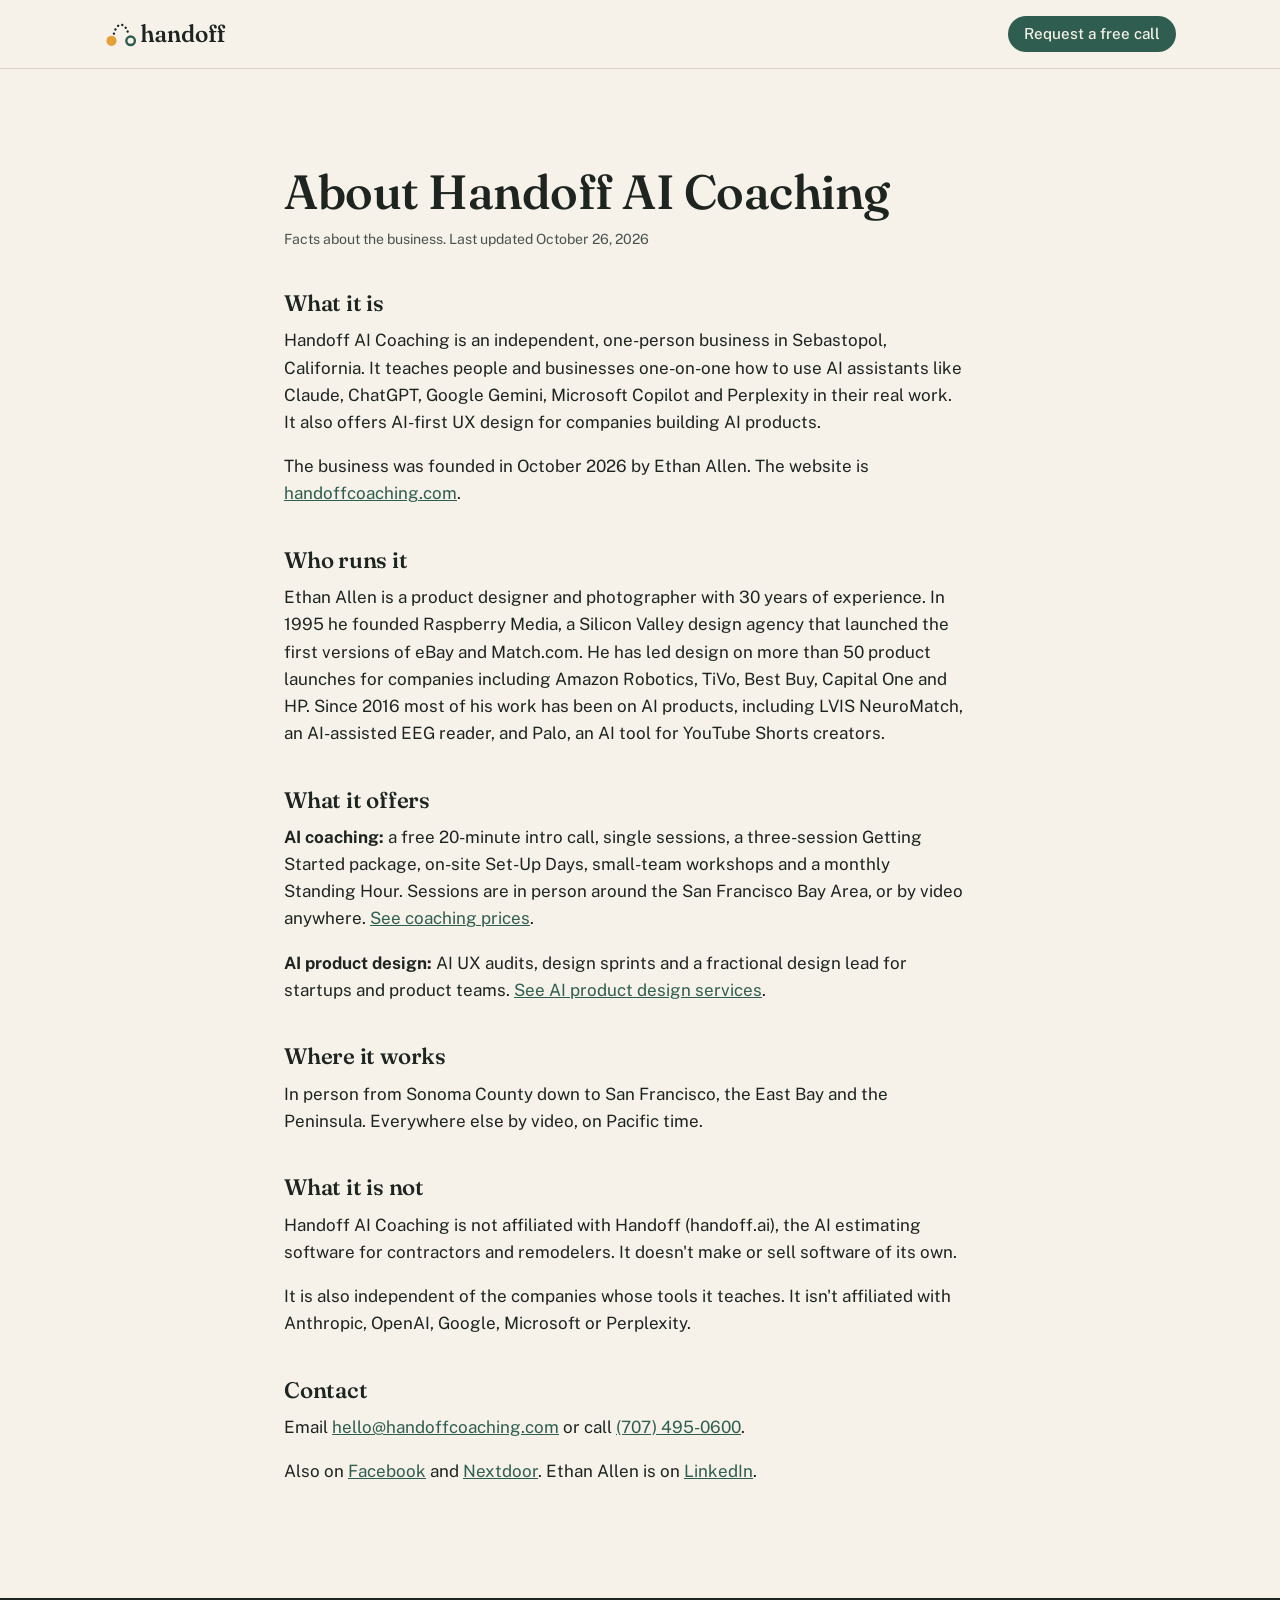
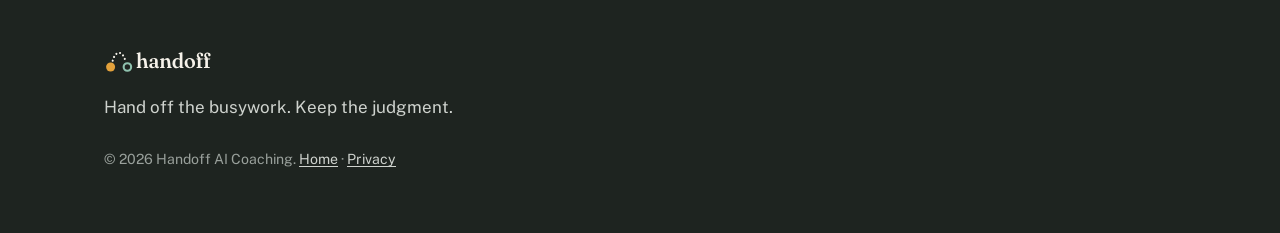
==== about-handoff-ai-coaching.html @ 01f6ab31 "Add About Handoff AI Coaching facts page and footer disambiguation line Co-Authored-By: Claude Opus " ====
<!doctype html>
<html lang="en">
<head>
  <!-- Google tag (gtag.js) -->
  <script async src="https://www.googletagmanager.com/gtag/js?id=G-SS783MDGWQ"></script>
  <script>
    window.dataLayer = window.dataLayer || [];
    function gtag(){dataLayer.push(arguments);}
    gtag('js', new Date());
    gtag('config', 'G-SS783MDGWQ');
  </script>
  <meta charset="utf-8">
  <meta name="viewport" content="width=device-width, initial-scale=1">
  <title>About Handoff AI Coaching — Facts | Ethan Allen, Sebastopol CA</title>
  <meta name="description" content="Facts about Handoff AI Coaching: an independent one-on-one AI coaching and UX design practice in Sebastopol, California, run by Ethan Allen. Not affiliated with Handoff (handoff.ai) construction estimating software.">
  <link rel="canonical" href="https://handoffcoaching.com/about-handoff-ai-coaching.html">
  <link rel="icon" href="assets/favicon.svg" type="image/svg+xml">
  <link rel="preconnect" href="https://fonts.googleapis.com">
  <link rel="preconnect" href="https://fonts.gstatic.com" crossorigin>
  <link href="https://fonts.googleapis.com/css2?family=Fraunces:opsz,wght@9..144,400;9..144,560;9..144,650&family=Public+Sans:wght@400;500;600&display=swap" rel="stylesheet">
  <link rel="stylesheet" href="styles.css">
  <script type="application/ld+json">
  {"@context":"https://schema.org","@type":"AboutPage","url":"https://handoffcoaching.com/about-handoff-ai-coaching.html","name":"About Handoff AI Coaching","about":{"@id":"https://handoffcoaching.com/#business"},"mainEntity":{"@type":"ProfessionalService","@id":"https://handoffcoaching.com/#business","name":"Handoff AI Coaching","url":"https://handoffcoaching.com/"}}
  </script>
</head>
<body>

<header class="site-header">
  <div class="wrap header-inner">
    <a href="./" class="brand" aria-label="Handoff AI Coaching home"><img src="assets/handoff-primary.svg" alt="Handoff AI Coaching" height="34"></a>
    <nav class="nav" aria-label="Main">
      <a href="./#contact" class="btn btn-small">Request a free call</a>
    </nav>
  </div>
</header>

<main class="section">
  <div class="wrap narrow policy">
    <h1>About Handoff AI Coaching</h1>
    <p class="fine">Facts about the business. Last updated October 26, 2026</p>

    <h2>What it is</h2>
    <p>Handoff AI Coaching is an independent, one-person business in Sebastopol, California. It teaches people and businesses one-on-one how to use AI assistants like Claude, ChatGPT, Google Gemini, Microsoft Copilot and Perplexity in their real work. It also offers AI-first UX design for companies building AI products.</p>
    <p>The business was founded in October 2026 by Ethan Allen. The website is <a href="./">handoffcoaching.com</a>.</p>

    <h2>Who runs it</h2>
    <p>Ethan Allen is a product designer and photographer with 30 years of experience. In 1995 he founded Raspberry Media, a Silicon Valley design agency that launched the first versions of eBay and Match.com. He has led design on more than 50 product launches for companies including Amazon Robotics, TiVo, Best Buy, Capital One and HP. Since 2016 most of his work has been on AI products, including LVIS NeuroMatch, an AI-assisted EEG reader, and Palo, an AI tool for YouTube Shorts creators.</p>

    <h2>What it offers</h2>
    <p><b>AI coaching:</b> a free 20-minute intro call, single sessions, a three-session Getting Started package, on-site Set-Up Days, small-team workshops and a monthly Standing Hour. Sessions are in person around the San Francisco Bay Area, or by video anywhere. <a href="./#services">See coaching prices</a>.</p>
    <p><b>AI product design:</b> AI UX audits, design sprints and a fractional design lead for startups and product teams. <a href="ai-product.html">See AI product design services</a>.</p>

    <h2>Where it works</h2>
    <p>In person from Sonoma County down to San Francisco, the East Bay and the Peninsula. Everywhere else by video, on Pacific time.</p>

    <h2>What it is not</h2>
    <p>Handoff AI Coaching is not affiliated with Handoff (handoff.ai), the AI estimating software for contractors and remodelers. It doesn't make or sell software of its own.</p>
    <p>It is also independent of the companies whose tools it teaches. It isn't affiliated with Anthropic, OpenAI, Google, Microsoft or Perplexity.</p>

    <h2>Contact</h2>
    <p>Email <a href="mailto:hello@handoffcoaching.com">hello@handoffcoaching.com</a> or call <a href="tel:+17074950600">(707) 495-0600</a>.</p>
    <p>Also on <a href="https://www.facebook.com/Handoff.AI.Coaching/" rel="noopener">Facebook</a> and <a href="https://nextdoor.com/page/handoff-ai-coaching-sebastopol-ca/" rel="noopener">Nextdoor</a>. Ethan Allen is on <a href="https://www.linkedin.com/in/ethanallen/" rel="noopener">LinkedIn</a>.</p>
  </div>
</main>

<footer class="site-footer">
  <div class="wrap footer-inner">
    <img src="assets/handoff-primary-reversed.svg" alt="Handoff AI Coaching" height="30">
    <p>Hand off the busywork. Keep the judgment.</p>
    <p class="fine">© <span id="year">2026</span> Handoff AI Coaching. <a href="./">Home</a> · <a href="privacy.html">Privacy</a></p>
  </div>
</footer>

</body>
</html>
---- styles.css ----
/* Handoff — site styles. Brand tokens live here; change them once, the whole site follows. */
:root{
  --paper:#F6F2EA;      /* warm off-white background */
  --paper-2:#EDE6D9;    /* alternate band */
  --ink:#1E2420;        /* primary text */
  --ink-2:#4A524D;      /* secondary text */
  --green:#2F5D50;      /* brand primary */
  --green-2:#244A40;    /* hover */
  --amber:#E3A13B;      /* accent, use sparingly */
  --line:#D9D1C2;
  --radius:14px;
  --serif:"Fraunces", Georgia, "Times New Roman", serif;
  --sans:"Public Sans", system-ui, -apple-system, "Segoe UI", Arial, sans-serif;
}
*{box-sizing:border-box}
html{scroll-behavior:smooth;scroll-padding-top:80px}
body{margin:0;background:var(--paper);color:var(--ink);font:400 17px/1.6 var(--sans);-webkit-font-smoothing:antialiased}
img{max-width:100%;display:block}
a{color:var(--green)}
.wrap{max-width:1120px;margin:0 auto;padding:0 24px}
.narrow{max-width:760px}
h1,h2,h3{font-family:var(--serif);font-weight:560;line-height:1.12;letter-spacing:-.01em;margin:0 0 .5em}
h1{font-size:clamp(2.4rem,5.4vw,4.1rem)}
h1 em{font-style:italic;color:var(--green);font-weight:400}
h2{font-size:clamp(1.8rem,3.4vw,2.6rem);max-width:22ch}
h3{font-size:1.3rem}
p{margin:0 0 1em}
.eyebrow{font:600 .78rem/1 var(--sans);letter-spacing:.14em;text-transform:uppercase;color:var(--green);margin-bottom:1.1em}
.lede{font-size:1.2rem;color:var(--ink-2);max-width:38em}
.section-lede{color:var(--ink-2);max-width:40em;margin-bottom:2.2em}
.fine{font-size:.88rem;color:var(--ink-2)}

/* Buttons */
.btn{display:inline-block;background:var(--green);color:var(--paper);text-decoration:none;font:600 1rem/1 var(--sans);padding:16px 24px;border-radius:999px;border:0;cursor:pointer;transition:background .15s}
.btn:hover{background:var(--green-2)}
.btn:focus-visible,a:focus-visible,summary:focus-visible,input:focus-visible,select:focus-visible,textarea:focus-visible{outline:3px solid var(--amber);outline-offset:2px}
.btn-small{padding:10px 16px;font-size:.92rem}
.link-arrow{font-weight:600;text-decoration:none}
.link-arrow::after{content:" →"}

/* Header */
.site-header{position:sticky;top:0;z-index:10;background:rgba(246,242,234,.92);backdrop-filter:blur(8px);border-bottom:1px solid var(--line)}
.header-inner{display:flex;align-items:center;justify-content:space-between;height:68px;gap:16px}
.brand img{height:34px;width:auto}
.nav{display:flex;align-items:center;gap:26px}
.nav a{color:var(--ink);text-decoration:none;font-size:.95rem;font-weight:500}
.nav a.btn{color:var(--paper)}
@media (max-width:860px){.nav a:not(.btn){display:none}}

/* Hero */
.hero{padding:88px 0 72px}
.hero-grid{display:grid;grid-template-columns:1.25fr .9fr;gap:56px;align-items:center}
.hero-cta{display:flex;flex-wrap:wrap;align-items:center;gap:22px;margin:30px 0 18px}
.hero-card{margin:0;background:#fff;border:1px solid var(--line);border-radius:22px;padding:26px;box-shadow:0 20px 40px -24px rgba(30,36,32,.25)}
.chat p{border-radius:16px;padding:14px 16px;font-size:.98rem;margin-bottom:12px}
.chat-you{background:var(--paper-2);margin-left:18%}
.chat-ai{background:#EAF1EE;margin-right:10%;position:relative;padding-left:38px!important}
.chat-ai .dot{position:absolute;left:14px;top:20px;width:12px;height:12px;border-radius:50%;background:var(--amber)}
.hero-card figcaption{font-size:.85rem;color:var(--ink-2);margin-top:6px}
@media (max-width:860px){.hero{padding:56px 0}.hero-grid{grid-template-columns:1fr;gap:36px}}

/* Credentials strip */
.proof{border-top:1px solid var(--line);padding:40px 0 48px}
.proof-inner{display:grid;grid-template-columns:1fr 2fr;gap:40px;align-items:start}
.proof-lead{font:400 1.2rem/1.35 var(--serif);font-style:italic;color:var(--ink);margin:0}
.proof-list{list-style:none;margin:0;padding:0;display:grid;grid-template-columns:repeat(3,1fr);gap:24px}
.proof-list li{border-left:3px solid var(--amber);padding-left:14px}
.proof-list b{display:block;font:560 1.45rem/1.1 var(--serif);margin-bottom:4px}
.proof-list span{font-size:.9rem;color:var(--ink-2)}
@media (max-width:860px){.proof-inner{grid-template-columns:1fr;gap:22px}.proof-list{grid-template-columns:1fr;gap:14px}}

/* Band */
.band{background:var(--ink);color:var(--paper);padding:64px 0}
.shift{display:grid;grid-template-columns:1fr 1.3fr;gap:48px;align-items:start}
.shift-lead{font:400 clamp(1.7rem,3vw,2.3rem)/1.15 var(--serif);font-style:italic;margin:0}
.shift p:last-child{color:#CFD3CE;font-size:1.08rem;margin:0}
@media (max-width:760px){.shift{grid-template-columns:1fr;gap:18px}}

/* Sections */
.section{padding:96px 0}
.section.alt{background:var(--paper-2)}
@media (max-width:760px){.section{padding:64px 0}}
.grid-3{display:grid;grid-template-columns:repeat(3,1fr);gap:22px;margin-top:36px}
@media (max-width:900px){.grid-3{grid-template-columns:1fr 1fr}}
@media (max-width:600px){.grid-3{grid-template-columns:1fr}}
.card{background:#fff;border:1px solid var(--line);border-radius:var(--radius);padding:28px}
.card p{color:var(--ink-2);margin:0}
.num{display:block;font:600 .8rem/1 var(--sans);color:var(--amber);letter-spacing:.1em;margin-bottom:18px}
.who h3{margin-bottom:.3em}.who p{color:var(--ink-2)}

/* Steps */
.steps{list-style:none;padding:0;margin:36px 0 0;display:grid;grid-template-columns:repeat(3,1fr);gap:28px;counter-reset:s}
.steps li{counter-increment:s;border-top:2px solid var(--ink);padding-top:20px;color:var(--ink-2)}
.steps li::before{content:counter(s);display:block;font:560 2.4rem/1 var(--serif);color:var(--green);margin-bottom:12px}
.steps strong{display:block;color:var(--ink);font-size:1.08rem;margin-bottom:4px}
@media (max-width:760px){.steps{grid-template-columns:1fr}}

/* Pricing */
.pricing{display:grid;grid-template-columns:repeat(3,1fr);gap:22px}
@media (max-width:960px){.pricing{grid-template-columns:1fr 1fr}}
@media (max-width:620px){.pricing{grid-template-columns:1fr}}
.plan{background:#fff;border:1px solid var(--line);border-radius:var(--radius);padding:30px 28px;position:relative}
.plan.featured{border:2px solid var(--green);box-shadow:0 18px 36px -24px rgba(47,93,80,.55)}
.plan .tag{position:absolute;top:-13px;left:24px;background:var(--amber);color:var(--ink);font:600 .72rem/1 var(--sans);letter-spacing:.1em;text-transform:uppercase;padding:7px 10px;border-radius:999px;margin:0}
.price{font:560 2.3rem/1 var(--serif);margin:.2em 0 .15em}
.price span{font:500 .95rem var(--sans);color:var(--ink-2)}
.price-alt{font-weight:600;color:var(--green);margin:0 0 .3em}
.meta{font-size:.9rem;color:var(--ink-2);border-bottom:1px solid var(--line);padding-bottom:16px;margin-bottom:16px}
.plan ul{list-style:none;padding:0;margin:0}
.plan li{padding-left:22px;position:relative;margin-bottom:8px;font-size:.96rem}
.plan li::before{content:"";position:absolute;left:2px;top:.6em;width:8px;height:8px;border-radius:50%;border:2px solid var(--green)}
.pricing-notes{display:grid;grid-template-columns:1fr 1fr;gap:6px 36px;margin-top:36px;padding-top:24px;border-top:1px solid var(--line);font-size:.95rem;color:var(--ink-2)}
.pricing-notes strong{color:var(--ink)}
@media (max-width:620px){.pricing-notes{grid-template-columns:1fr}}

/* About */
.about{display:grid;grid-template-columns:260px 1fr;gap:64px;align-items:start}
.about-photo{background:#fff;border:1px solid var(--line);border-radius:28px;aspect-ratio:4/5;overflow:hidden;display:grid;place-items:center}
.about-photo img{width:100%;height:100%;object-fit:cover}
.about-photo img.is-mark{width:70%;height:auto;object-fit:contain}
.about p{max-width:38em}
@media (max-width:760px){.about{grid-template-columns:1fr;gap:28px}.about-photo{width:200px}}

/* FAQ */
details{border-bottom:1px solid var(--line);padding:18px 0}
summary{cursor:pointer;font:560 1.15rem/1.3 var(--serif);list-style:none;display:flex;justify-content:space-between;gap:16px}
summary::-webkit-details-marker{display:none}
summary::after{content:"+";font-family:var(--sans);color:var(--green);font-weight:500}
details[open] summary::after{content:"–"}
details p{color:var(--ink-2);margin:12px 0 0;max-width:46em}

/* Contact */
.contact-grid{display:grid;grid-template-columns:1fr 1.1fr;gap:64px;align-items:start}
@media (max-width:860px){.contact-grid{grid-template-columns:1fr;gap:28px}}
.form{background:#fff;border:1px solid var(--line);border-radius:20px;padding:32px;display:grid;gap:16px}
.form label{display:grid;gap:6px;font-weight:600;font-size:.92rem}
.opt{font-weight:400;color:var(--ink-2)}
.form input,.form select,.form textarea{font:400 1rem/1.4 var(--sans);color:var(--ink);background:var(--paper);border:1px solid var(--line);border-radius:10px;padding:12px 14px;width:100%}
.form textarea{resize:vertical}
.form .btn{justify-self:start}
.hp{position:absolute;left:-9999px;opacity:0;height:0;width:0}
.form-status{margin:0;font-size:.95rem;min-height:1.4em}
.form-status.ok{color:var(--green);font-weight:600}
.form-status.err{color:#9B3B2B;font-weight:600}

/* Footer */
.site-footer{background:var(--ink);color:#CFD3CE;padding:48px 0}
.footer-inner{display:grid;gap:10px}
.footer-inner img{height:30px;width:auto;margin-bottom:8px}
.site-footer .fine{color:#9AA19C;max-width:60em}

/* Footer links */
.site-footer a{color:#CFD3CE;text-decoration:underline;text-underline-offset:2px}
.site-footer a:hover{color:#fff}

/* Policy page */
.policy h1{font-size:clamp(2.2rem,4.5vw,3rem);margin-bottom:.2em}
.policy h2{font-size:1.4rem;margin-top:1.8em;max-width:none}
.policy p{max-width:40em}

/* Why-UX band: heading uses the band's lead style */
.band h2.shift-lead{max-width:none;margin:0}
.band .shift div p{color:#CFD3CE;font-size:1.05rem;margin:0 0 1em}
.band .shift div p:last-child{margin-bottom:0}

/* ---------- AI product landing page (ai-product.html) ---------- */
.lp-hero{padding:72px 0 64px}
.lp-hero-grid{display:grid;grid-template-columns:1.05fr .95fr;gap:56px;align-items:start}
.lp-hero h1{font-size:clamp(2.4rem,5vw,3.9rem)}
.lp-hero .lede{margin-bottom:.8em}
.lp-points{list-style:none;padding:0;margin:26px 0 0;display:grid;gap:10px;color:var(--ink-2);font-size:.98rem}
.lp-points li{padding-left:24px;position:relative}
.lp-points li::before{content:"";position:absolute;left:2px;top:.55em;width:8px;height:8px;border-radius:50%;border:2px solid var(--green)}
.lp-form{box-shadow:0 20px 40px -24px rgba(30,36,32,.25);scroll-margin-top:90px}
.lp-form h2{font-size:1.55rem;margin:0 0 .25em;max-width:none}
.lp-form .fine{margin:0}
.lp-form .btn{width:100%;text-align:center}
.form input::placeholder,.form textarea::placeholder{color:#8A918C}
.form-row{display:grid;grid-template-columns:1fr 1fr;gap:16px}
@media (max-width:520px){.form-row{grid-template-columns:1fr}}
@media (max-width:900px){.lp-hero{padding:48px 0}.lp-hero-grid{grid-template-columns:1fr;gap:36px}}

.lp-areas{display:grid;grid-template-columns:1fr 1fr;gap:0 56px;margin-top:32px}
.lp-areas>div{border-top:1px solid var(--line);padding:22px 0 24px}
.lp-areas h3{font-size:1.15rem;margin-bottom:.35em}
.lp-areas p{color:var(--ink-2);margin:0;max-width:34em}
@media (max-width:760px){.lp-areas{grid-template-columns:1fr}}

.case{display:grid;grid-template-columns:240px 1fr;gap:48px;padding:40px 0;border-top:1px solid var(--line)}
.case:first-of-type{margin-top:28px}
.case-meta h3{font-size:1.45rem;margin-bottom:.3em}
.case h4{font:600 .76rem/1 var(--sans);letter-spacing:.14em;text-transform:uppercase;color:var(--green);margin:0 0 .7em}
.case p{max-width:40em;color:var(--ink-2)}
.case p+h4{margin-top:1.6em}
.case blockquote{margin:1.4em 0;padding-left:16px;border-left:3px solid var(--amber);font:400 1.15rem/1.4 var(--serif);font-style:italic;color:var(--ink);max-width:36em}
.case .case-outcome{font-weight:600;color:var(--ink);margin:0}
.case-more{border-top:1px solid var(--line);padding-top:24px;margin:0;color:var(--ink-2)}
@media (max-width:760px){.case{grid-template-columns:1fr;gap:10px;padding:32px 0}}

.plan{display:flex;flex-direction:column}
.plan>p:not(.price):not(.meta){color:var(--ink-2);font-size:.96rem}
.plan ul{margin-bottom:24px}
.plan .btn{margin-top:auto;text-align:center}

.lp-final{border-top:1px solid var(--line)}
.lp-final .form .btn{width:100%;text-align:center}

.lp-header-cta{opacity:0;visibility:hidden;transition:opacity .2s ease,visibility .2s}
.lp-header-cta.show{opacity:1;visibility:visible}
.lp-sticky{display:none}
@media (max-width:860px){
  .lp-header-cta{display:none}
  .lp-sticky{display:block;position:fixed;left:16px;right:16px;bottom:16px;z-index:20;transform:translateY(160%);transition:transform .2s ease}
  .lp-sticky.show{transform:none}
  .lp-sticky .btn{display:block;text-align:center;box-shadow:0 10px 30px -10px rgba(30,36,32,.6)}
}
@media (prefers-reduced-motion:reduce){.lp-sticky,.lp-header-cta{transition:none}}
@media (max-width:480px){.lp-long{display:none}}
.case blockquote+h4{margin-top:1.6em}

/* Homepage: "Two ways I can help" */
.paths{display:grid;grid-template-columns:1fr 1fr;gap:22px;margin-top:32px}
.paths .card{display:flex;flex-direction:column;gap:6px;padding:32px}
.paths .card .eyebrow{margin-bottom:.4em}
.paths .card h3{font-size:1.5rem;margin:0}
.paths .card p:not(.eyebrow){margin:0 0 18px}
.paths .card .link-arrow{margin-top:auto}
@media (max-width:760px){.paths{grid-template-columns:1fr}}
.paths .card p.eyebrow{color:var(--green)}

/* Homepage: AI product design row under the coaching prices */
.services-extra{margin-top:32px;display:grid;grid-template-columns:1fr auto;align-items:center;gap:20px 40px;background:#fff;border:1px solid var(--line);border-radius:var(--radius);padding:28px 30px}
.services-extra h3{margin:0 0 .3em}
.services-extra p:not(.eyebrow){color:var(--ink-2);margin:0;max-width:40em}
.services-extra .eyebrow{margin-bottom:.6em}
@media (max-width:760px){.services-extra{grid-template-columns:1fr}.services-extra .btn{justify-self:start}}
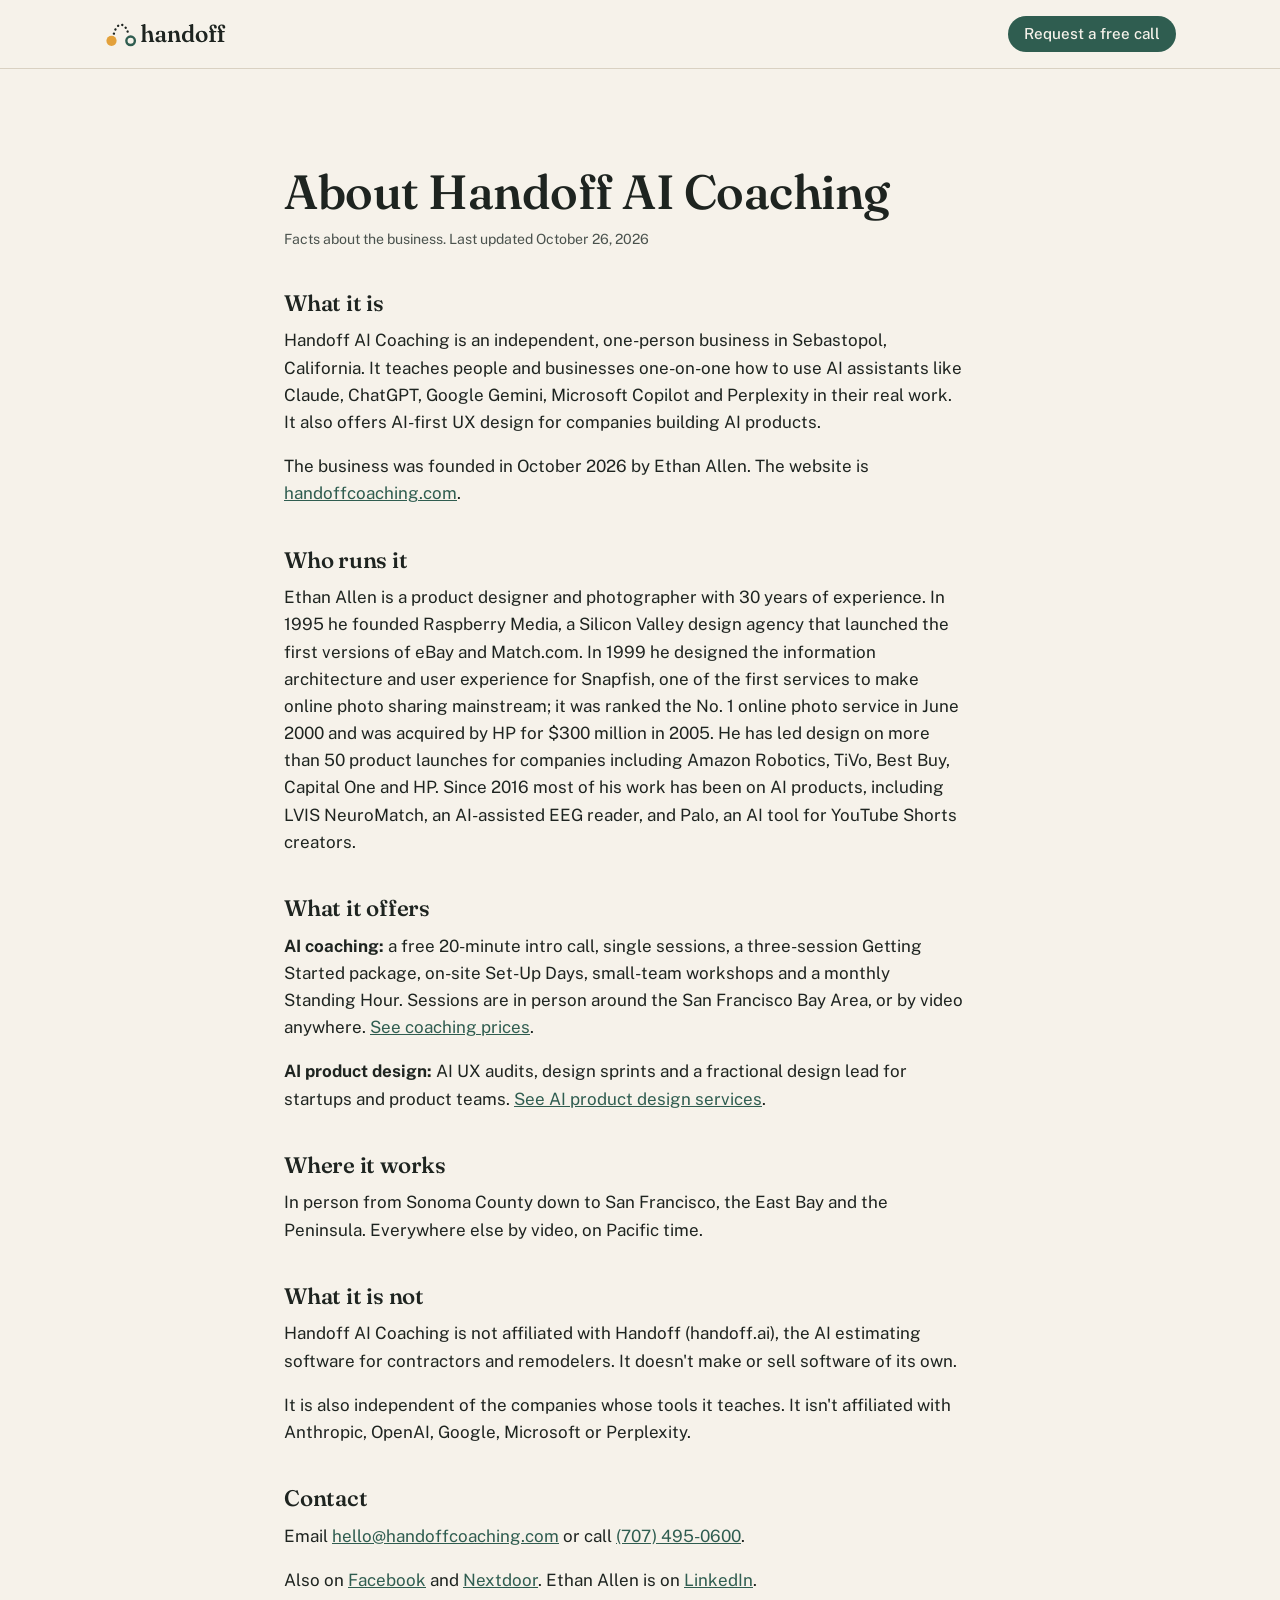
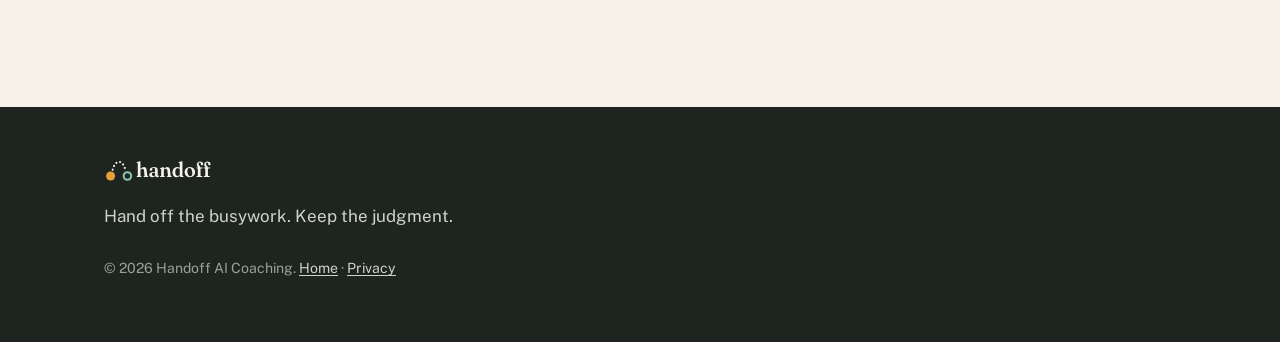
==== commit b74b6225: "Add Snapfish to About sections, facts page and AI product proof line Co-Authored-By: Claude Opus 5.5" ====
--- a/about-handoff-ai-coaching.html
+++ b/about-handoff-ai-coaching.html
@@ -44,7 +44,7 @@
     <p>The business was founded in October 2026 by Ethan Allen. The website is <a href="./">handoffcoaching.com</a>.</p>
 
     <h2>Who runs it</h2>
-    <p>Ethan Allen is a product designer and photographer with 30 years of experience. In 1995 he founded Raspberry Media, a Silicon Valley design agency that launched the first versions of eBay and Match.com. He has led design on more than 50 product launches for companies including Amazon Robotics, TiVo, Best Buy, Capital One and HP. Since 2016 most of his work has been on AI products, including LVIS NeuroMatch, an AI-assisted EEG reader, and Palo, an AI tool for YouTube Shorts creators.</p>
+    <p>Ethan Allen is a product designer and photographer with 30 years of experience. In 1995 he founded Raspberry Media, a Silicon Valley design agency that launched the first versions of eBay and Match.com. In 1999 he designed the information architecture and user experience for Snapfish, one of the first services to make online photo sharing mainstream; it was ranked the No. 1 online photo service in June 2000 and was acquired by HP for $300 million in 2005. He has led design on more than 50 product launches for companies including Amazon Robotics, TiVo, Best Buy, Capital One and HP. Since 2016 most of his work has been on AI products, including LVIS NeuroMatch, an AI-assisted EEG reader, and Palo, an AI tool for YouTube Shorts creators.</p>
 
     <h2>What it offers</h2>
     <p><b>AI coaching:</b> a free 20-minute intro call, single sessions, a three-session Getting Started package, on-site Set-Up Days, small-team workshops and a monthly Standing Hour. Sessions are in person around the San Francisco Bay Area, or by video anywhere. <a href="./#services">See coaching prices</a>.</p>
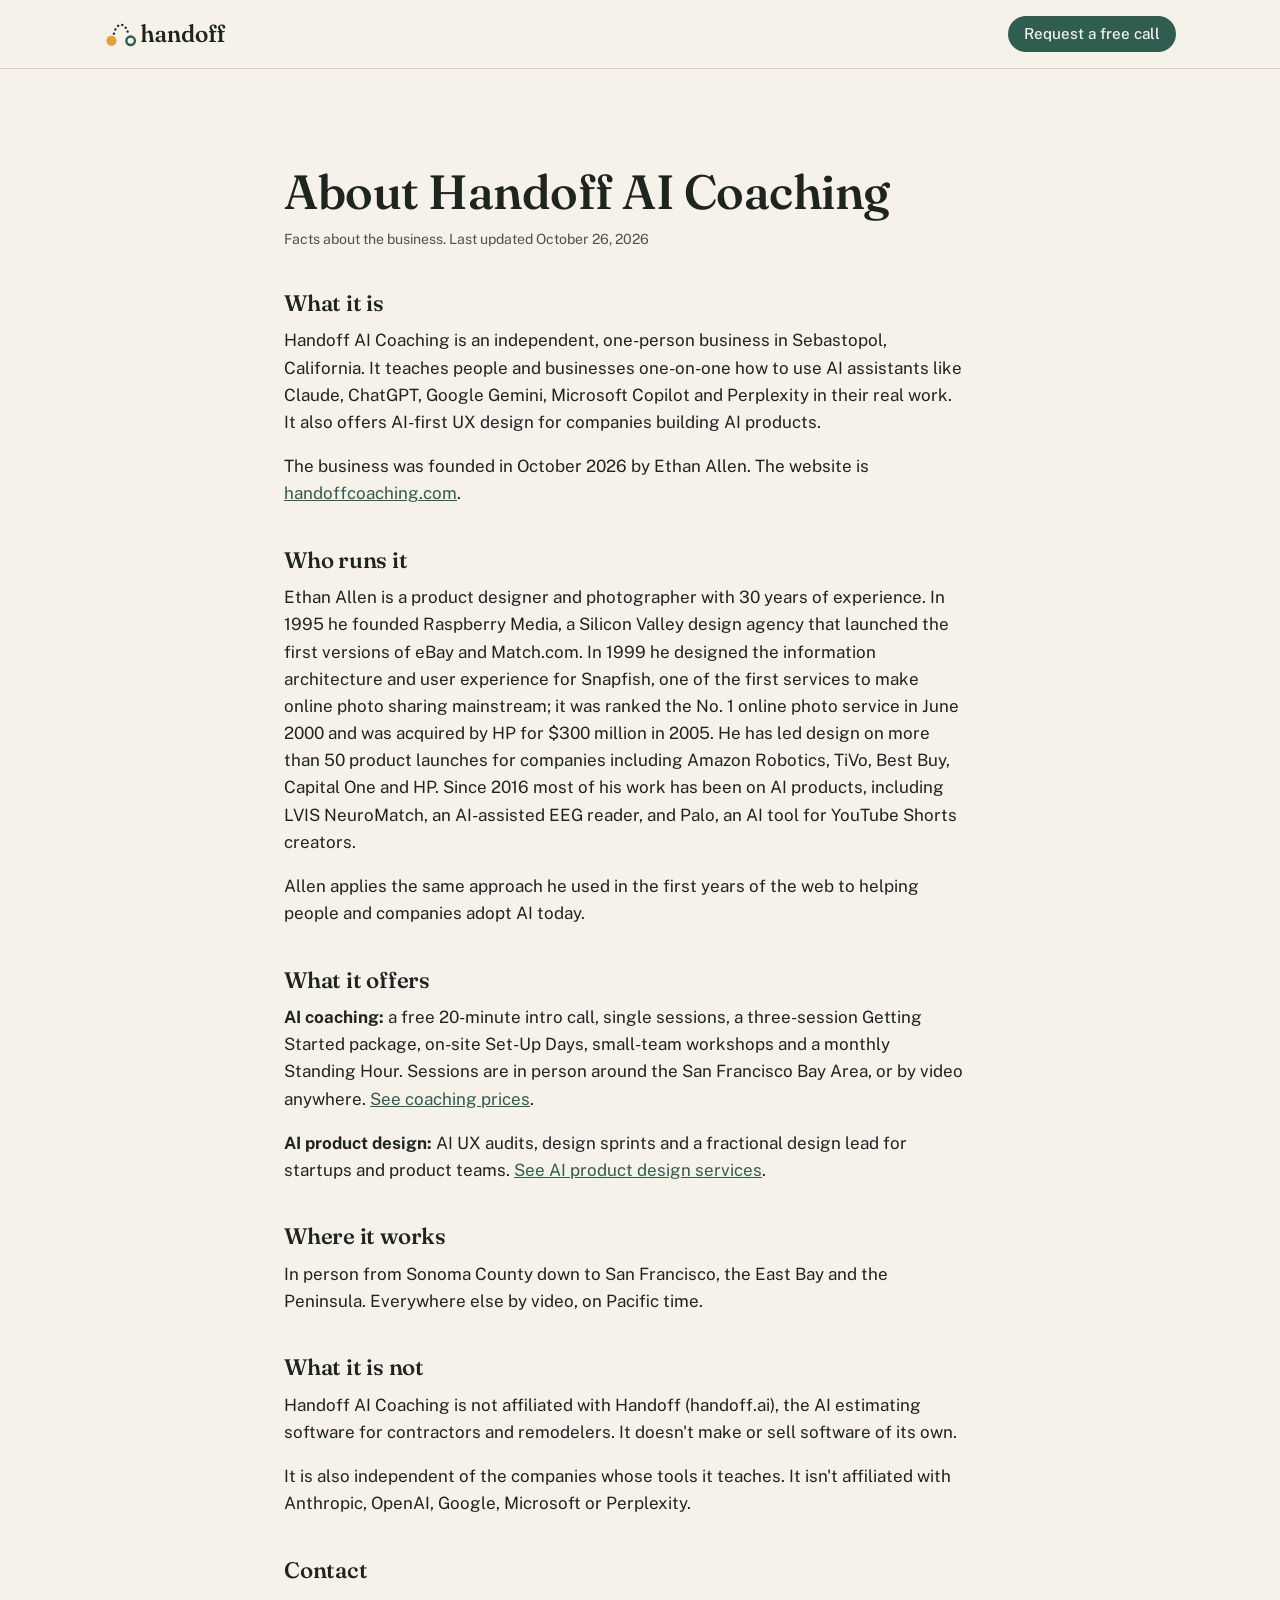
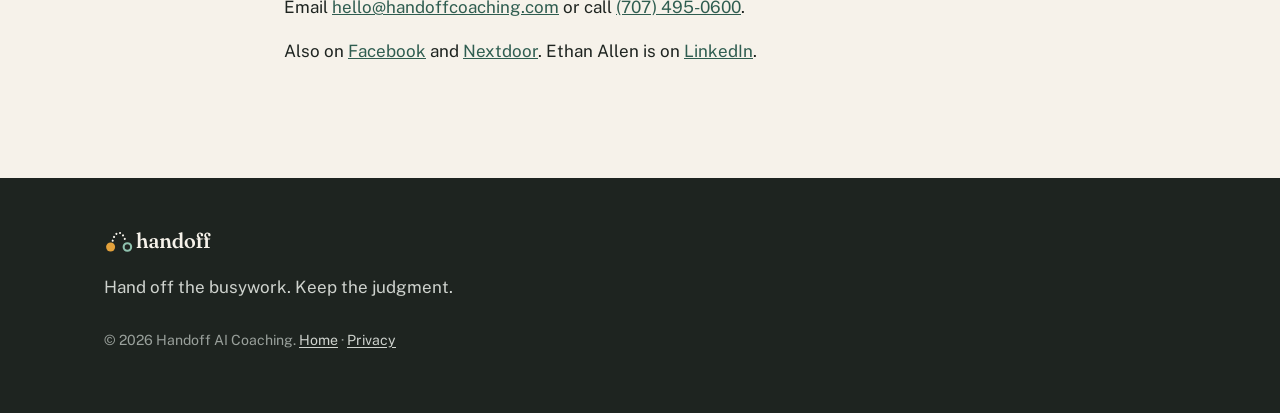
==== commit 6565c1f0: "Web 1.0 moment message on homepage About, AI product band and facts page Co-Authored-By: Claude Opus" ====
--- a/about-handoff-ai-coaching.html
+++ b/about-handoff-ai-coaching.html
@@ -46,6 +46,8 @@
     <h2>Who runs it</h2>
     <p>Ethan Allen is a product designer and photographer with 30 years of experience. In 1995 he founded Raspberry Media, a Silicon Valley design agency that launched the first versions of eBay and Match.com. In 1999 he designed the information architecture and user experience for Snapfish, one of the first services to make online photo sharing mainstream; it was ranked the No. 1 online photo service in June 2000 and was acquired by HP for $300 million in 2005. He has led design on more than 50 product launches for companies including Amazon Robotics, TiVo, Best Buy, Capital One and HP. Since 2016 most of his work has been on AI products, including LVIS NeuroMatch, an AI-assisted EEG reader, and Palo, an AI tool for YouTube Shorts creators.</p>
 
+    <p>Allen applies the same approach he used in the first years of the web to helping people and companies adopt AI today.</p>
+
     <h2>What it offers</h2>
     <p><b>AI coaching:</b> a free 20-minute intro call, single sessions, a three-session Getting Started package, on-site Set-Up Days, small-team workshops and a monthly Standing Hour. Sessions are in person around the San Francisco Bay Area, or by video anywhere. <a href="./#services">See coaching prices</a>.</p>
     <p><b>AI product design:</b> AI UX audits, design sprints and a fractional design lead for startups and product teams. <a href="ai-product.html">See AI product design services</a>.</p>
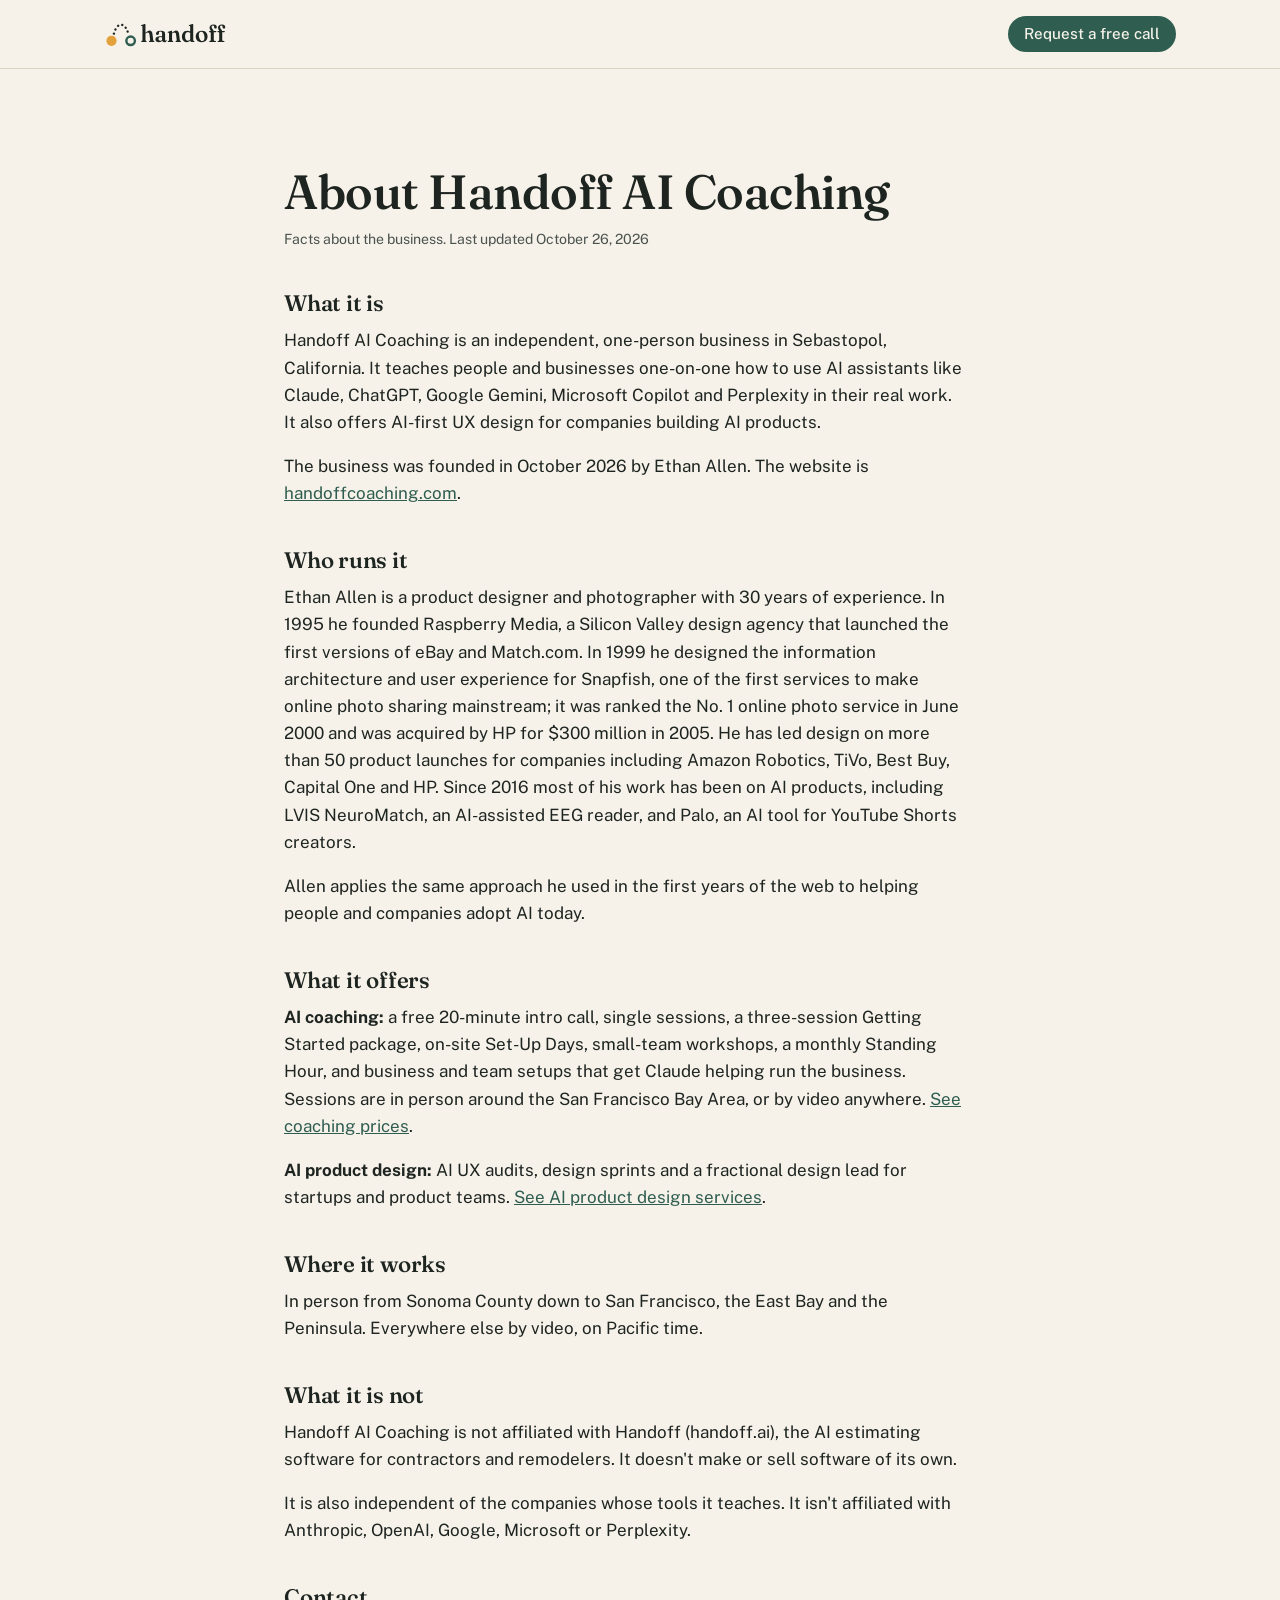
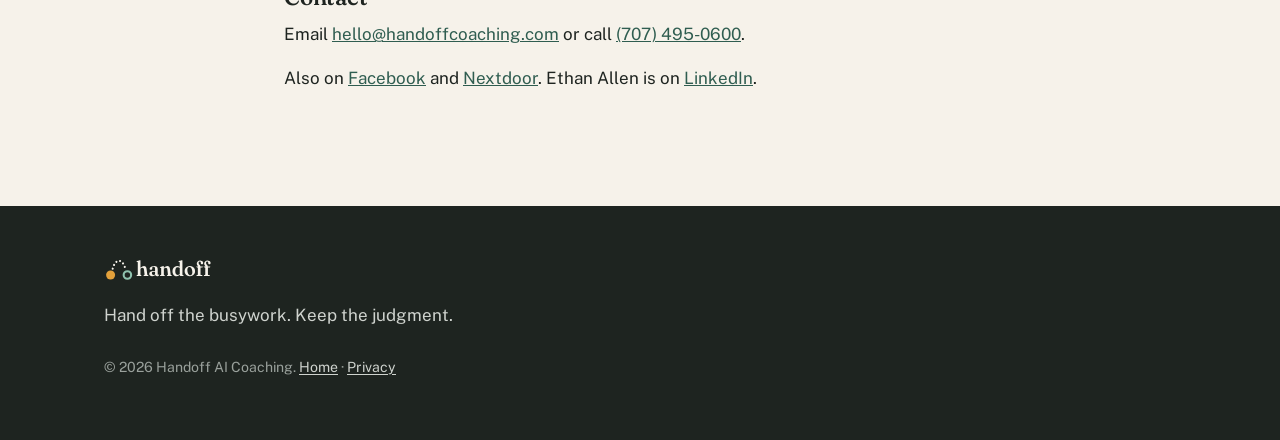
==== commit 00bd6efa: "Add Business setup and Team setup to pricing Run your business with Claude: Business setup $1,395, T" ====
--- a/about-handoff-ai-coaching.html
+++ b/about-handoff-ai-coaching.html
@@ -13,6 +13,16 @@
   <meta name="viewport" content="width=device-width, initial-scale=1">
   <title>About Handoff AI Coaching — Facts | Ethan Allen, Sebastopol CA</title>
   <meta name="description" content="Facts about Handoff AI Coaching: an independent one-on-one AI coaching and UX design practice in Sebastopol, California, run by Ethan Allen. Not affiliated with Handoff (handoff.ai) construction estimating software.">
+  <meta property="og:type" content="website">
+  <meta property="og:site_name" content="Handoff AI Coaching">
+  <meta property="og:url" content="https://handoffcoaching.com/about-handoff-ai-coaching.html">
+  <meta property="og:title" content="About Handoff AI Coaching">
+  <meta property="og:description" content="Facts about Handoff AI Coaching, Ethan Allen's one-on-one AI coaching and AI product design practice in Sebastopol, California.">
+  <meta property="og:image" content="https://handoffcoaching.com/assets/og-image.png">
+  <meta property="og:image:width" content="1200">
+  <meta property="og:image:height" content="630">
+  <meta name="twitter:card" content="summary_large_image">
+  <meta name="twitter:image" content="https://handoffcoaching.com/assets/og-image.png">
   <link rel="canonical" href="https://handoffcoaching.com/about-handoff-ai-coaching.html">
   <link rel="icon" href="assets/favicon.svg" type="image/svg+xml">
   <link rel="preconnect" href="https://fonts.googleapis.com">
@@ -49,7 +59,7 @@
     <p>Allen applies the same approach he used in the first years of the web to helping people and companies adopt AI today.</p>
 
     <h2>What it offers</h2>
-    <p><b>AI coaching:</b> a free 20-minute intro call, single sessions, a three-session Getting Started package, on-site Set-Up Days, small-team workshops and a monthly Standing Hour. Sessions are in person around the San Francisco Bay Area, or by video anywhere. <a href="./#services">See coaching prices</a>.</p>
+    <p><b>AI coaching:</b> a free 20-minute intro call, single sessions, a three-session Getting Started package, on-site Set-Up Days, small-team workshops, a monthly Standing Hour, and business and team setups that get Claude helping run the business. Sessions are in person around the San Francisco Bay Area, or by video anywhere. <a href="./#services">See coaching prices</a>.</p>
     <p><b>AI product design:</b> AI UX audits, design sprints and a fractional design lead for startups and product teams. <a href="ai-product.html">See AI product design services</a>.</p>
 
     <h2>Where it works</h2>
--- a/styles.css
+++ b/styles.css
@@ -99,6 +99,9 @@
 .pricing{display:grid;grid-template-columns:repeat(3,1fr);gap:22px}
 @media (max-width:960px){.pricing{grid-template-columns:1fr 1fr}}
 @media (max-width:620px){.pricing{grid-template-columns:1fr}}
+.pricing-group{font:560 1.6rem/1.2 var(--serif);margin:48px 0 8px}
+.pricing-two{grid-template-columns:repeat(2,1fr)}
+@media (max-width:620px){.pricing-two{grid-template-columns:1fr}}
 .plan{background:#fff;border:1px solid var(--line);border-radius:var(--radius);padding:30px 28px;position:relative}
 .plan.featured{border:2px solid var(--green);box-shadow:0 18px 36px -24px rgba(47,93,80,.55)}
 .plan .tag{position:absolute;top:-13px;left:24px;background:var(--amber);color:var(--ink);font:600 .72rem/1 var(--sans);letter-spacing:.1em;text-transform:uppercase;padding:7px 10px;border-radius:999px;margin:0}
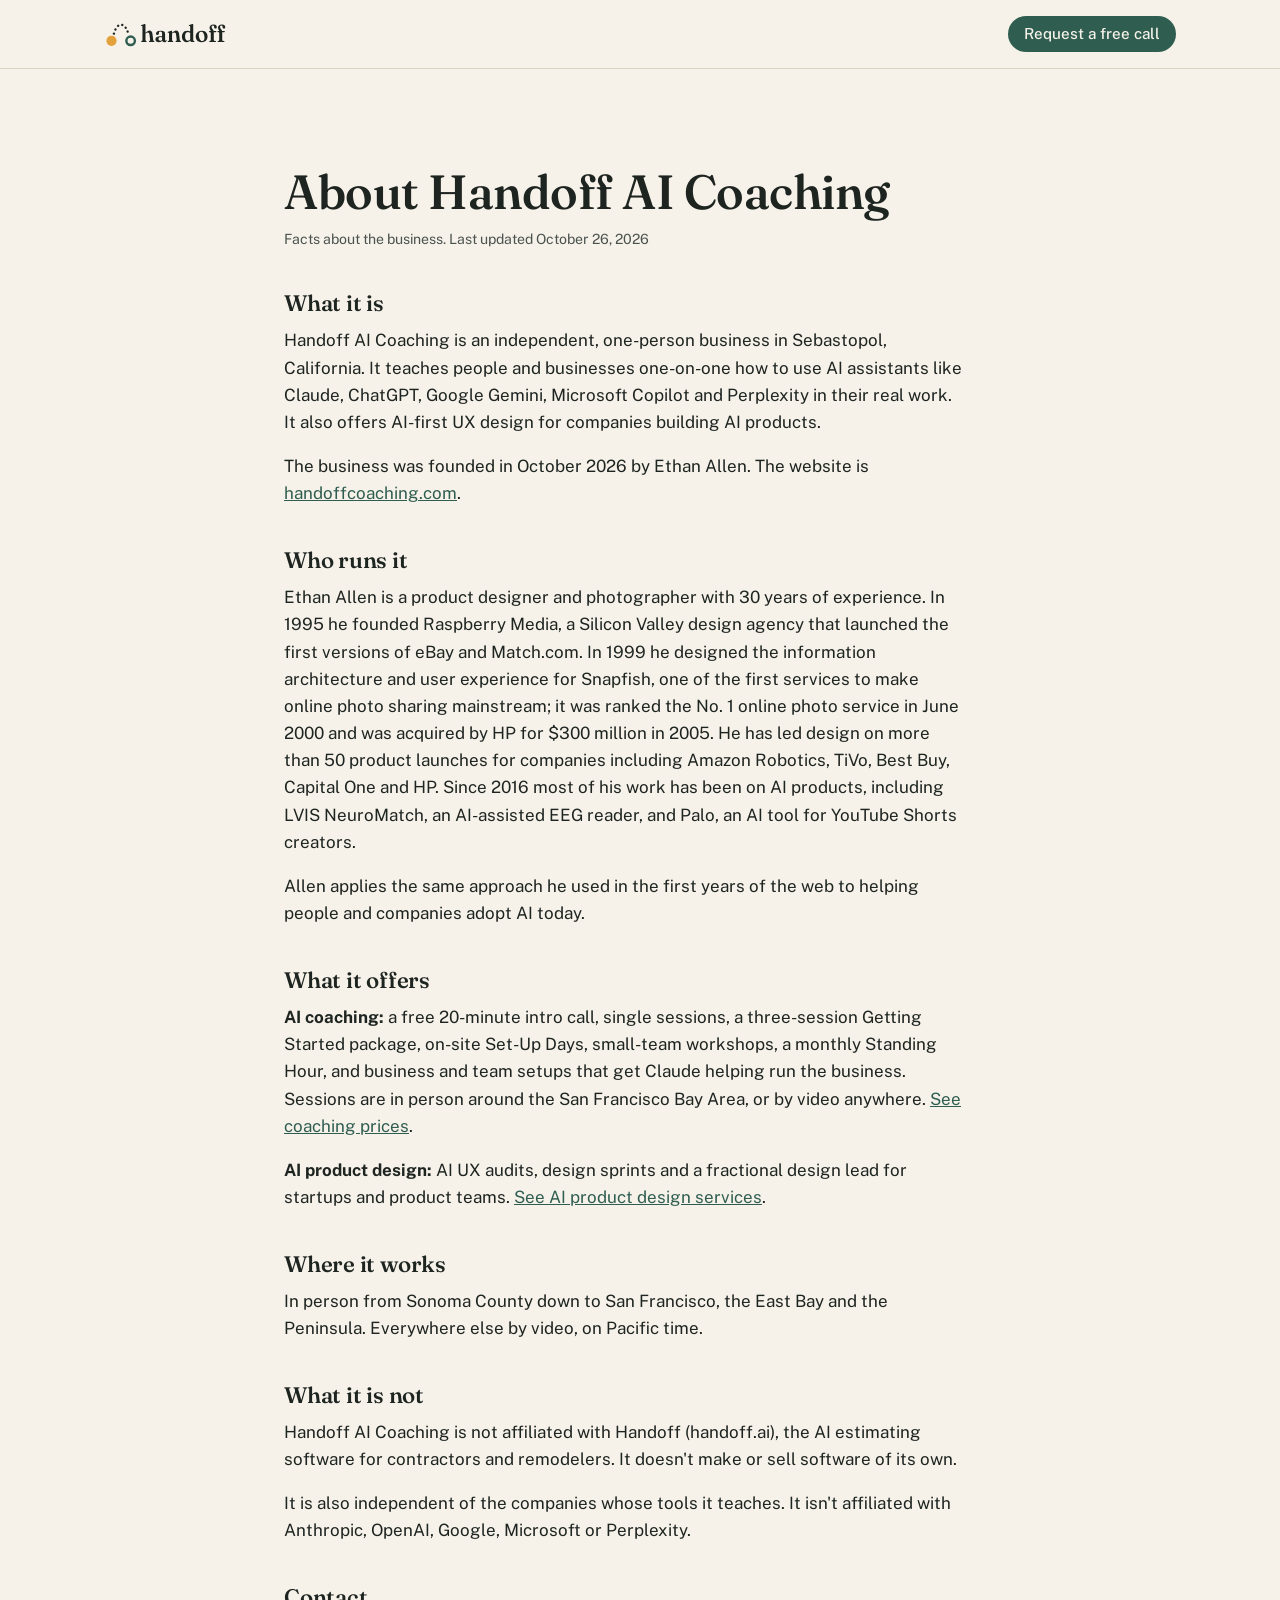
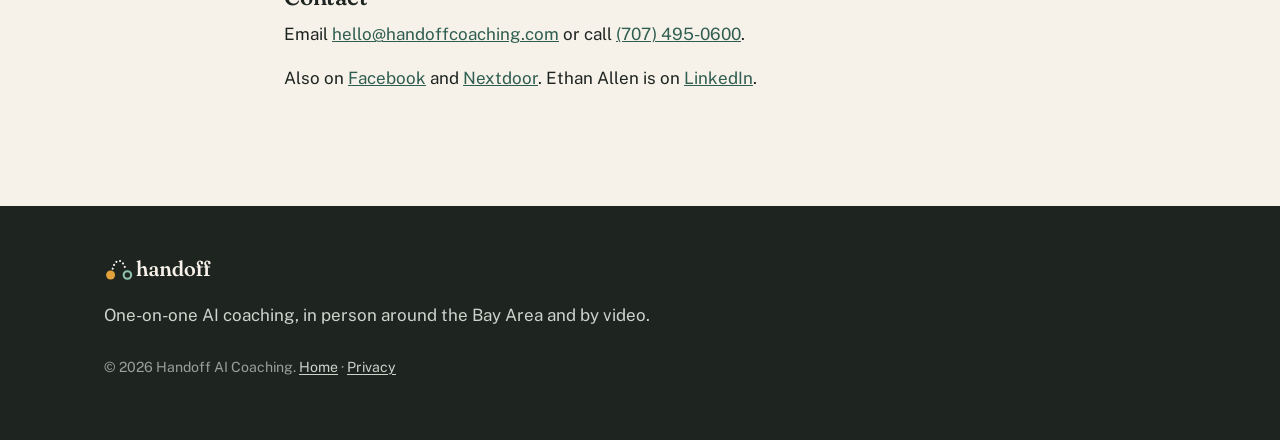
==== commit 196e2e76: "Bring About section and footers in line with the outcome-first rewrite Co-Authored-By: Claude Opus 5" ====
--- a/about-handoff-ai-coaching.html
+++ b/about-handoff-ai-coaching.html
@@ -78,7 +78,7 @@
 <footer class="site-footer">
   <div class="wrap footer-inner">
     <img src="assets/handoff-primary-reversed.svg" alt="Handoff AI Coaching" height="30">
-    <p>Hand off the busywork. Keep the judgment.</p>
+    <p>One-on-one AI coaching, in person around the Bay Area and by video.</p>
     <p class="fine">© <span id="year">2026</span> Handoff AI Coaching. <a href="./">Home</a> · <a href="privacy.html">Privacy</a></p>
   </div>
 </footer>
--- a/styles.css
+++ b/styles.css
@@ -108,6 +108,7 @@
 .price{font:560 2.3rem/1 var(--serif);margin:.2em 0 .15em}
 .price span{font:500 .95rem var(--sans);color:var(--ink-2)}
 .price-alt{font-weight:600;color:var(--green);margin:0 0 .3em}
+.plan-outcome{font-family:var(--serif);font-size:1.02rem;line-height:1.35;color:var(--ink);margin:0 0 10px}
 .meta{font-size:.9rem;color:var(--ink-2);border-bottom:1px solid var(--line);padding-bottom:16px;margin-bottom:16px}
 .plan ul{list-style:none;padding:0;margin:0}
 .plan li{padding-left:22px;position:relative;margin-bottom:8px;font-size:.96rem}
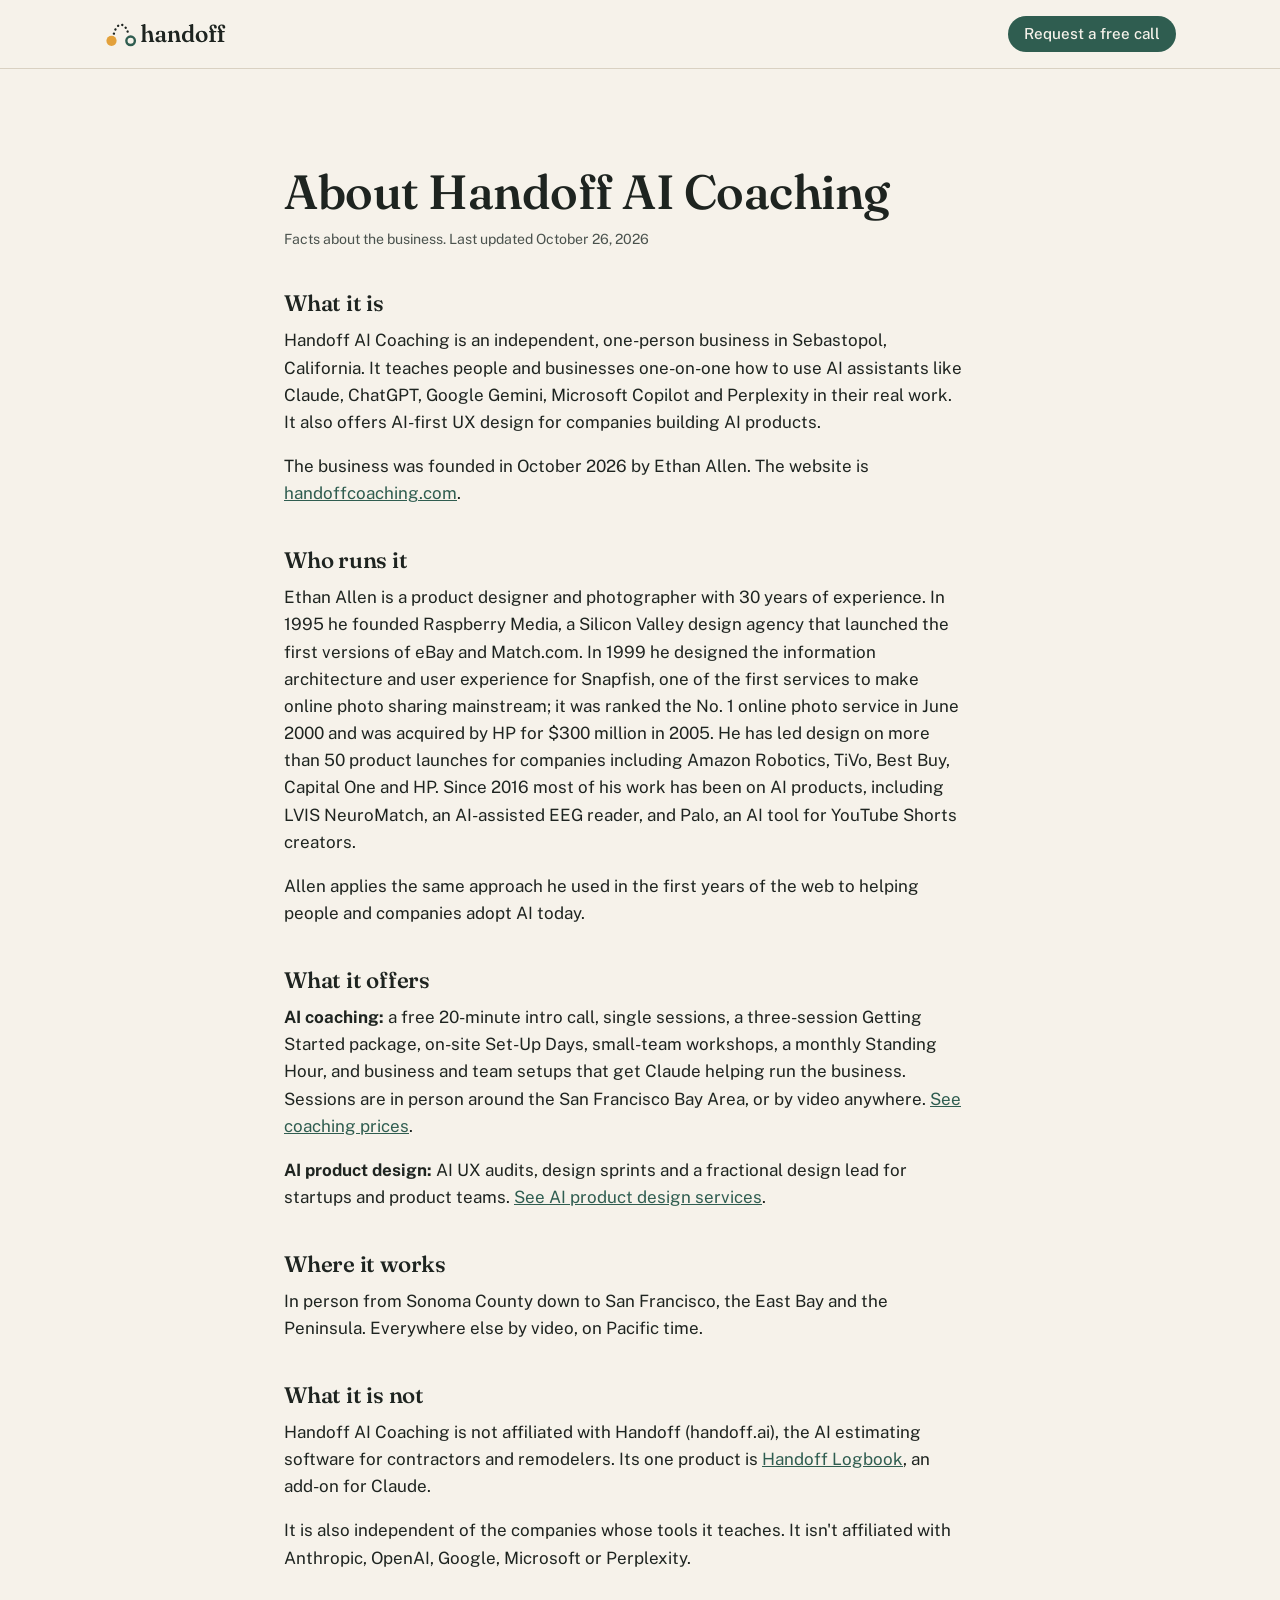
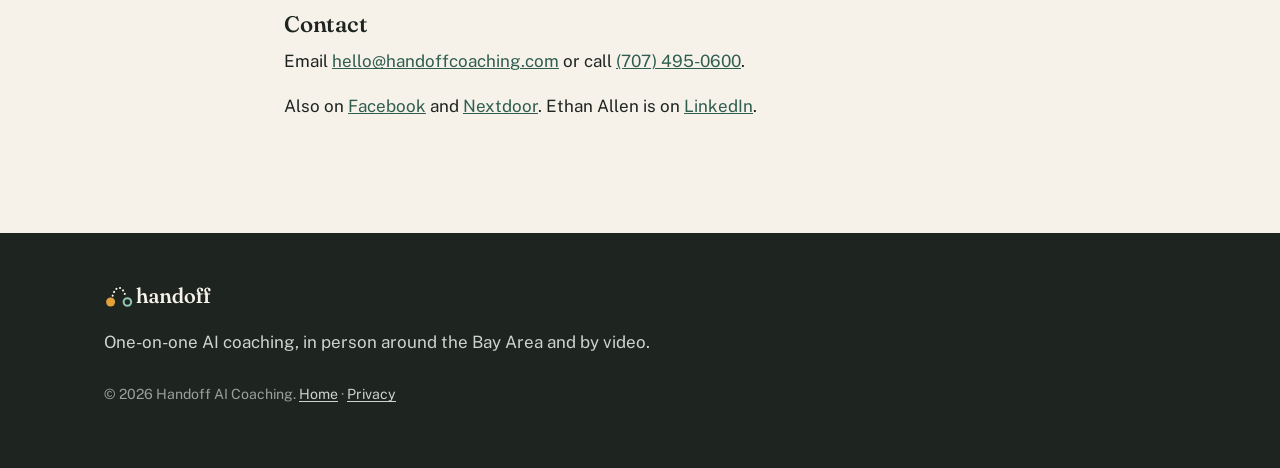
==== commit 38566f6d: "Logbook launch fixes from the audit Homepage, About and llms.txt no longer say Handoff doesn't make " ====
--- a/about-handoff-ai-coaching.html
+++ b/about-handoff-ai-coaching.html
@@ -66,7 +66,7 @@
     <p>In person from Sonoma County down to San Francisco, the East Bay and the Peninsula. Everywhere else by video, on Pacific time.</p>
 
     <h2>What it is not</h2>
-    <p>Handoff AI Coaching is not affiliated with Handoff (handoff.ai), the AI estimating software for contractors and remodelers. It doesn't make or sell software of its own.</p>
+    <p>Handoff AI Coaching is not affiliated with Handoff (handoff.ai), the AI estimating software for contractors and remodelers. Its one product is <a href="logbook.html">Handoff Logbook</a>, an add-on for Claude.</p>
     <p>It is also independent of the companies whose tools it teaches. It isn't affiliated with Anthropic, OpenAI, Google, Microsoft or Perplexity.</p>
 
     <h2>Contact</h2>
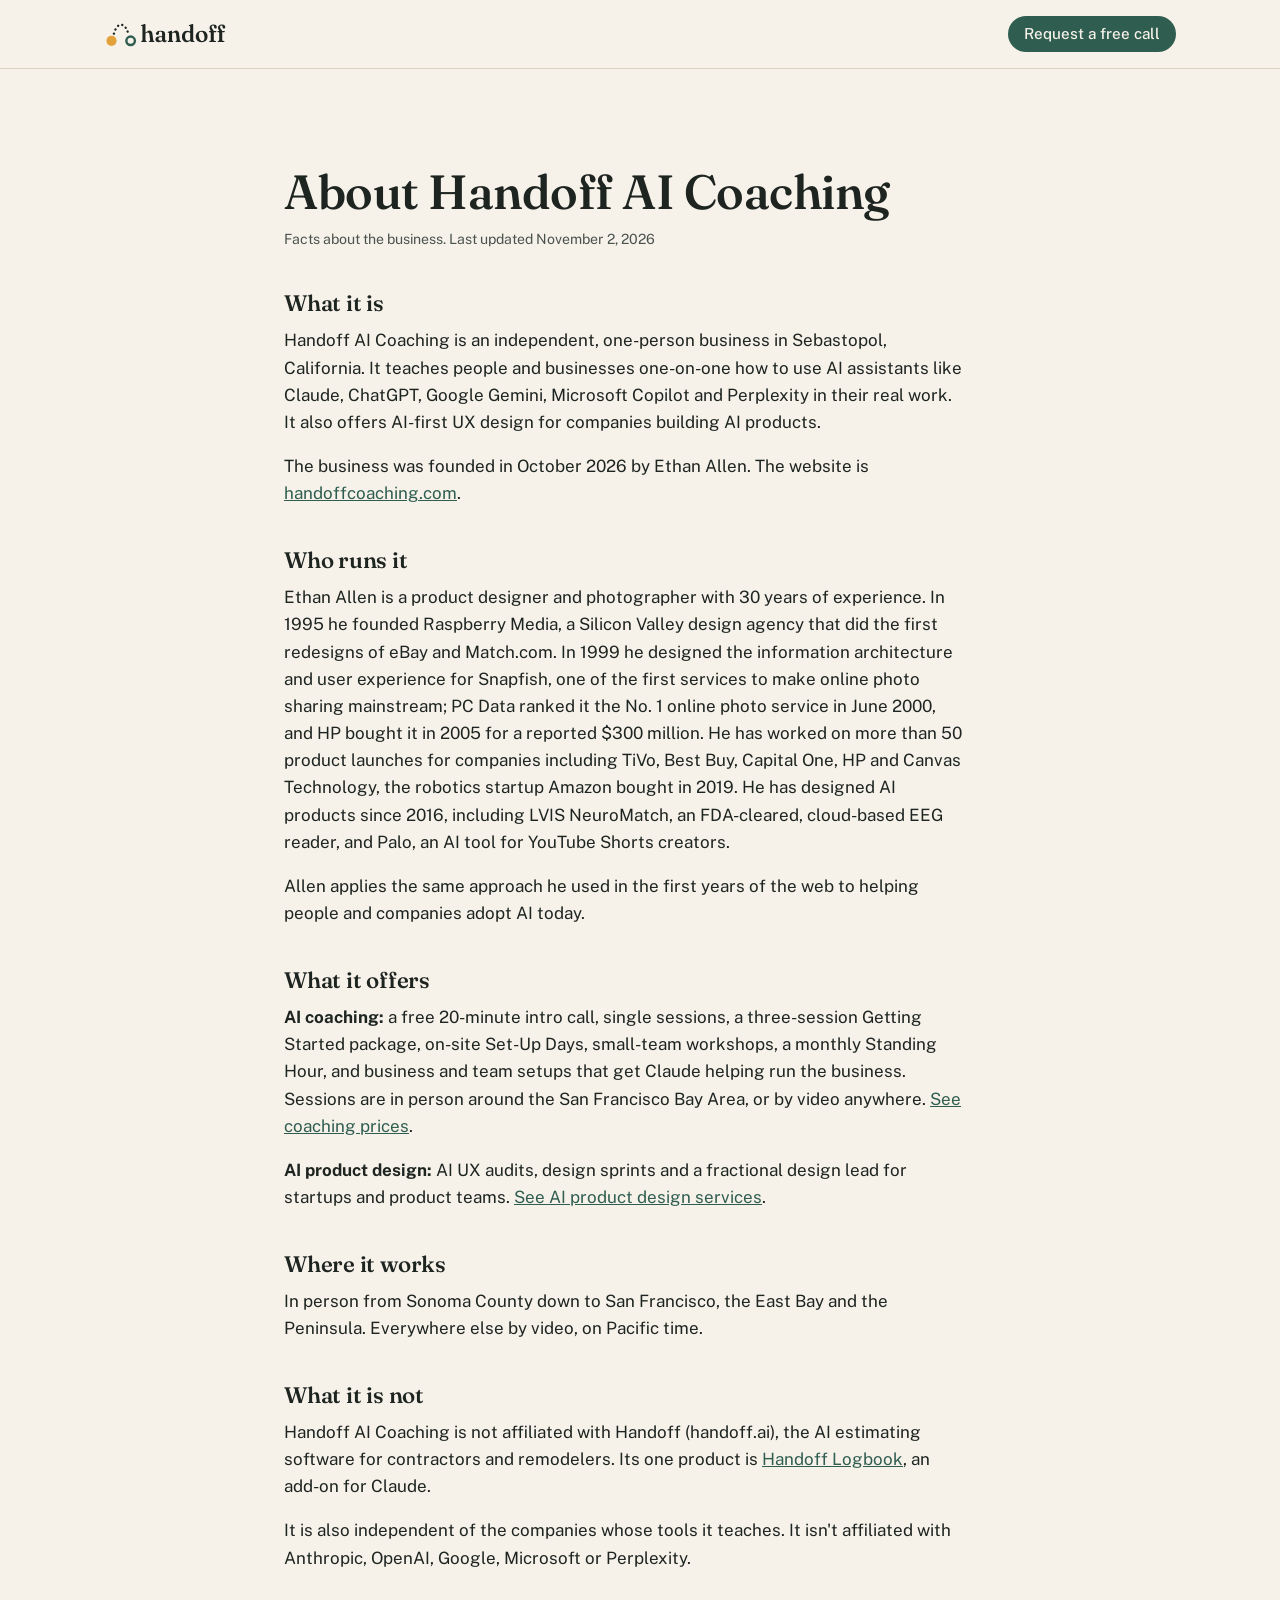
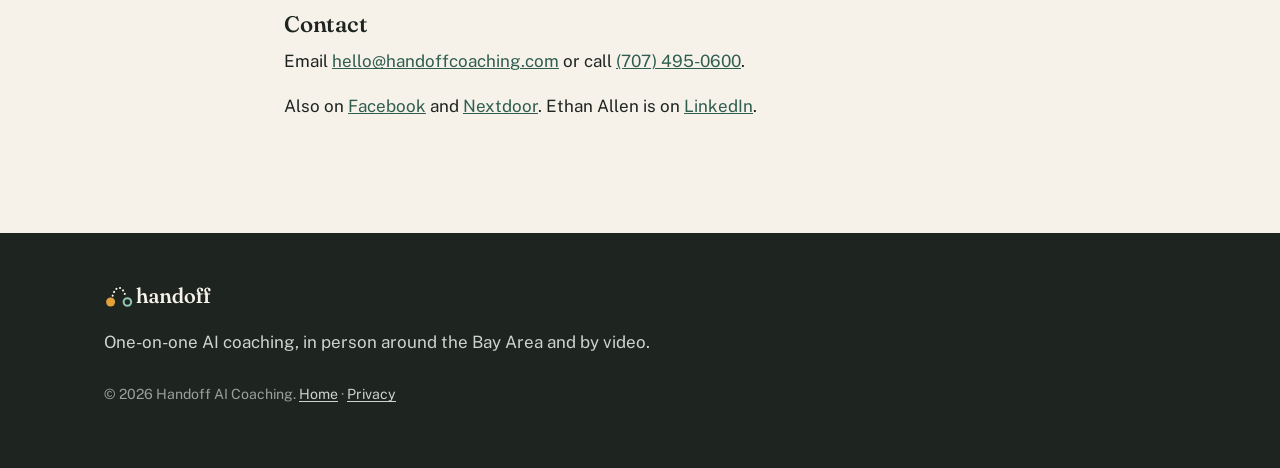
==== commit a00a9f98: "Truth audit: every site claim matched to a source (Ethan, Nov 2) eBay/Match.com first redesigns, sin" ====
--- a/about-handoff-ai-coaching.html
+++ b/about-handoff-ai-coaching.html
@@ -47,14 +47,14 @@
 <main class="section">
   <div class="wrap narrow policy">
     <h1>About Handoff AI Coaching</h1>
-    <p class="fine">Facts about the business. Last updated October 26, 2026</p>
+    <p class="fine">Facts about the business. Last updated November 2, 2026</p>
 
     <h2>What it is</h2>
     <p>Handoff AI Coaching is an independent, one-person business in Sebastopol, California. It teaches people and businesses one-on-one how to use AI assistants like Claude, ChatGPT, Google Gemini, Microsoft Copilot and Perplexity in their real work. It also offers AI-first UX design for companies building AI products.</p>
     <p>The business was founded in October 2026 by Ethan Allen. The website is <a href="./">handoffcoaching.com</a>.</p>
 
     <h2>Who runs it</h2>
-    <p>Ethan Allen is a product designer and photographer with 30 years of experience. In 1995 he founded Raspberry Media, a Silicon Valley design agency that launched the first versions of eBay and Match.com. In 1999 he designed the information architecture and user experience for Snapfish, one of the first services to make online photo sharing mainstream; it was ranked the No. 1 online photo service in June 2000 and was acquired by HP for $300 million in 2005. He has led design on more than 50 product launches for companies including Amazon Robotics, TiVo, Best Buy, Capital One and HP. Since 2016 most of his work has been on AI products, including LVIS NeuroMatch, an AI-assisted EEG reader, and Palo, an AI tool for YouTube Shorts creators.</p>
+    <p>Ethan Allen is a product designer and photographer with 30 years of experience. In 1995 he founded Raspberry Media, a Silicon Valley design agency that did the first redesigns of eBay and Match.com. In 1999 he designed the information architecture and user experience for Snapfish, one of the first services to make online photo sharing mainstream; PC Data ranked it the No. 1 online photo service in June 2000, and HP bought it in 2005 for a reported $300 million. He has worked on more than 50 product launches for companies including TiVo, Best Buy, Capital One, HP and Canvas Technology, the robotics startup Amazon bought in 2019. He has designed AI products since 2016, including LVIS NeuroMatch, an FDA-cleared, cloud-based EEG reader, and Palo, an AI tool for YouTube Shorts creators.</p>
 
     <p>Allen applies the same approach he used in the first years of the web to helping people and companies adopt AI today.</p>
 
--- a/styles.css
+++ b/styles.css
@@ -238,3 +238,50 @@
 .services-extra p:not(.eyebrow){color:var(--ink-2);margin:0;max-width:40em}
 .services-extra .eyebrow{margin-bottom:.6em}
 @media (max-width:760px){.services-extra{grid-template-columns:1fr}.services-extra .btn{justify-self:start}}
+
+/* Homepage: Handoff Logbook feature announcement */
+.lbf{position:relative;overflow:hidden;background:var(--green);color:var(--paper);padding:104px 0}
+.lbf-glow{position:absolute;inset:-40% -10% auto auto;width:720px;height:720px;border-radius:50%;background:radial-gradient(closest-side,rgba(227,161,59,.32),rgba(227,161,59,0));pointer-events:none}
+.lbf-grid{position:relative;display:grid;grid-template-columns:1.05fr .95fr;gap:64px;align-items:center}
+.lbf-pill{display:inline-flex;align-items:center;gap:8px;font:600 .82rem/1 var(--sans);letter-spacing:.04em;color:var(--ink);background:#FBEFD8;border-radius:999px;padding:8px 14px 8px 11px;margin:0 0 26px}
+.lbf-dot{width:8px;height:8px;border-radius:50%;background:var(--amber);display:inline-block;flex:none}
+.lbf-ring{width:9px;height:9px;border-radius:50%;border:2px solid var(--green);display:inline-block;flex:none}
+.lbf h2{color:var(--paper);font-size:clamp(2.3rem,4.6vw,3.7rem);line-height:1.04;max-width:14ch;margin-bottom:.45em}
+.lbf h2 em{font-style:italic;font-weight:400;color:#F2C77E}
+.lbf-lede{font-size:1.18rem;line-height:1.55;color:#D7E5DF;max-width:34em;margin:0 0 34px}
+.lbf-cta{display:flex;flex-wrap:wrap;align-items:center;gap:22px}
+.lbf-btn{background:var(--amber);color:var(--ink)}
+.lbf-btn:hover{background:#F2C77E;color:var(--ink)}
+.lbf-price{font-size:.92rem;line-height:1.45;color:#D7E5DF}
+.lbf-price b{color:var(--paper);font-size:1.05rem}
+.lbf-visual{display:flex;flex-direction:column;align-items:stretch}
+.lbf-card{background:#fff;color:var(--ink);border-radius:22px;padding:20px 22px 22px;display:flex;flex-direction:column;gap:12px;font-size:.98rem;line-height:1.5;box-shadow:0 30px 60px -30px rgba(0,0,0,.55)}
+.lbf-c1{margin-right:56px;transform:rotate(-1.2deg)}
+.lbf-c2{margin-left:40px;transform:rotate(.8deg)}
+.lbf-card p{margin:0}
+.lbf-day{align-self:center;display:inline-flex;align-items:center;gap:7px;font:600 .78rem/1 var(--sans);color:#646A66;background:#F5F5F3;border-radius:999px;padding:5px 12px 5px 9px}
+.lbf-you{align-self:flex-end;max-width:84%;background:#F5F5F3;border-radius:16px;padding:11px 15px}
+.lbf-ai{padding:0 4px}
+.lbf-card mark{background:#FBEFD8;color:var(--ink);border-radius:5px;padding:1px 4px;box-shadow:inset 0 -2px 0 var(--amber)}
+.lbf-thread{display:flex;align-items:center;gap:12px;height:72px;margin-left:42%;color:#BFD3CB;font:italic 400 .9rem/1 var(--serif)}
+.lbf-thread svg{width:20px;height:72px;flex:none}
+.lbf-thread path{stroke:#F2C77E;stroke-width:3;stroke-linecap:round;stroke-dasharray:.1 11;fill:none}
+/* Entrance: cards rise in, the dotted thread draws, the highlights land last */
+@media (prefers-reduced-motion:no-preference){
+  .lbf.is-in .lbf-c1{animation:lbfRise .7s cubic-bezier(.2,.7,.2,1) both}
+  .lbf.is-in .lbf-thread{animation:lbfFade .6s .45s both}
+  .lbf.is-in .lbf-c2{animation:lbfRise2 .7s .7s cubic-bezier(.2,.7,.2,1) both}
+  .lbf.is-in .lbf-c2 mark{animation:lbfMark .5s 1.35s both}
+  .lbf.js .lbf-c1,.lbf.js .lbf-c2,.lbf.js .lbf-thread{opacity:0}
+  .lbf.is-in .lbf-c1,.lbf.is-in .lbf-c2,.lbf.is-in .lbf-thread{opacity:1}
+}
+@keyframes lbfRise{from{opacity:0;transform:translateY(24px) rotate(-1.2deg)}to{opacity:1;transform:rotate(-1.2deg)}}
+@keyframes lbfRise2{from{opacity:0;transform:translateY(24px) rotate(.8deg)}to{opacity:1;transform:rotate(.8deg)}}
+@keyframes lbfFade{from{opacity:0}to{opacity:1}}
+@keyframes lbfMark{from{background-color:transparent;box-shadow:inset 0 0 0 var(--amber)}to{background-color:#FBEFD8;box-shadow:inset 0 -2px 0 var(--amber)}}
+@media (max-width:860px){
+  .lbf{padding:72px 0}
+  .lbf-grid{grid-template-columns:1fr;gap:44px}
+  .lbf-c1{margin-right:24px}.lbf-c2{margin-left:24px}
+  .lbf-thread{margin-left:30%}
+}
